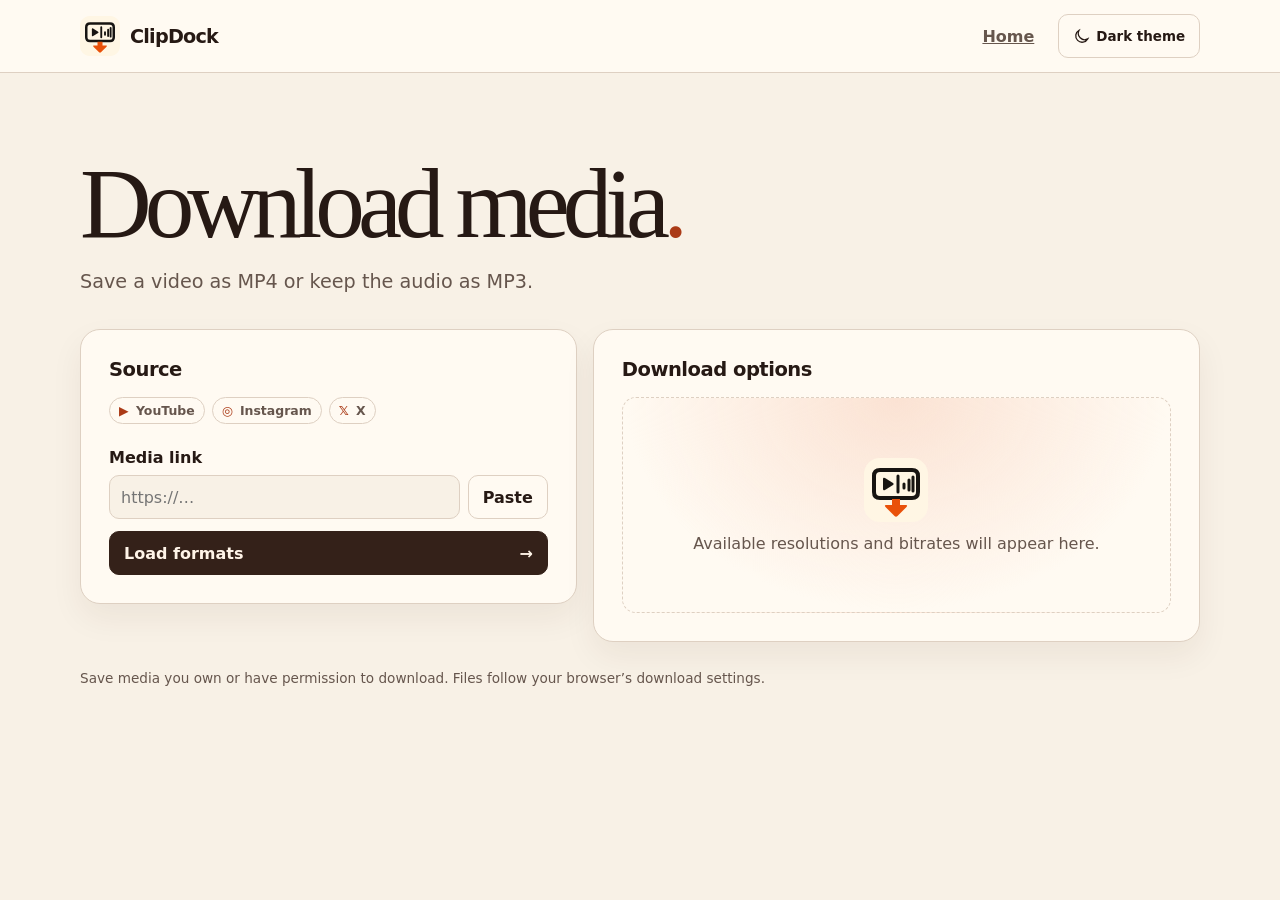
==== app/index.html @ 69787bcd "Restore ClipDock landing page and redesign downloader" ====
<!doctype html>
<html lang="en">
<head>
  <meta charset="utf-8">
  <meta name="viewport" content="width=device-width, initial-scale=1">
  <meta name="description" content="Choose an MP4 resolution or MP3 bitrate and download media with ClipDock.">
  <title>ClipDock — Web app</title>
  <link rel="icon" href="../assets/icon.svg" type="image/svg+xml">
  <link rel="stylesheet" href="style.css">
  <script type="module" src="app.js"></script>
</head>
<body>
  <header class="header">
    <div class="shell top">
      <a class="brand" href="../"><img src="../assets/icon.svg" width="40" height="40" alt="">ClipDock</a>
      <div class="header-actions">
        <a class="home" href="../">Home</a>
        <button id="theme" type="button" class="theme" aria-pressed="false">
          <svg viewBox="0 0 24 24" aria-hidden="true"><path d="M20.8 15.4A9 9 0 0 1 8.6 3.2 9 9 0 1 0 20.8 15.4Z"/></svg>
          Dark theme
        </button>
      </div>
    </div>
  </header>
  <main class="shell">
    <div class="intro">
      <h1>Download media<span>.</span></h1>
      <p>Save a video as MP4 or keep the audio as MP3.</p>
    </div>
    <div class="workspace">
      <section class="card source" aria-labelledby="source-title">
        <h2 id="source-title">Source</h2>
        <ul class="platforms" aria-label="Supported platforms">
          <li><span aria-hidden="true">▶</span> YouTube</li>
          <li><span aria-hidden="true">◎</span> Instagram</li>
          <li><span aria-hidden="true">𝕏</span> X</li>
        </ul>
        <form id="link-form">
          <label for="url">Media link</label>
          <div class="input-row">
            <input type="url" id="url" name="url" placeholder="https://…" maxlength="2000" required autocomplete="off">
            <button type="button" id="paste">Paste</button>
          </div>
          <button type="submit" class="primary load" id="inspect">Load formats <span aria-hidden="true">→</span></button>
        </form>
        <p id="status" role="status" aria-live="polite" hidden></p>
      </section>
      <section class="card output" aria-labelledby="output-title">
        <h2 id="output-title">Download options</h2>
        <div id="empty" class="empty">
          <img src="../assets/icon.svg" width="64" height="64" alt="">
          <p>Available resolutions and bitrates will appear here.</p>
        </div>
        <div id="result" hidden>
          <div class="media">
            <img id="thumbnail" alt="" hidden referrerpolicy="no-referrer">
            <div><h3 id="media-title"></h3><p id="author"></p></div>
          </div>
          <div id="formats"></div>
          <div class="export">
            <span id="selection"></span>
            <button type="button" class="primary" id="save">Download</button>
          </div>
        </div>
      </section>
    </div>
    <footer><p>Save media you own or have permission to download. Files follow your browser’s download settings.</p></footer>
  </main>
</body>
</html>
---- app/style.css ----
:root {
  color-scheme: light;
  --base: #f8f1e6; --panel: #fffaf2; --text: #261914; --muted: #66564d;
  --line: #ded0c2; --orange: #ab3b17; --action: #342119; --action-text: #fff4e8;
  --selected: #fbe2d3; --shadow: #45211010;
  font-family: system-ui, sans-serif;
}
:root[data-theme="dark"] {
  color-scheme: dark;
  --base: #191412; --panel: #241b17; --text: #fff1df; --muted: #d1bbae;
  --line: #544137; --orange: #ff9b70; --action: #ffc1a2; --action-text: #30180d;
  --selected: #513122; --shadow: #0003;
}
* { box-sizing: border-box; }
body { margin: 0; min-height: 100vh; color: var(--text); background: var(--base); }
[hidden] { display: none !important; }
.shell { width: min(1120px, calc(100% - 40px)); margin-inline: auto; }
.header { border-bottom: 1px solid var(--line); background: var(--panel); }
.top, .brand, .header-actions { display: flex; align-items: center; }
.top { min-height: 72px; justify-content: space-between; gap: 12px; }
.brand { gap: 10px; color: inherit; text-decoration: none; font-size: 1.2rem; font-weight: 800; letter-spacing: -.04em; }
.header-actions { gap: clamp(8px, 3vw, 24px); }
.home { color: var(--muted); font-weight: 650; }
button { min-height: 44px; font: inherit; font-weight: 700; cursor: pointer; color: inherit; background: var(--panel); border: 1px solid var(--line); border-radius: 10px; padding: 9px 14px; }
button:hover:not(:disabled) { box-shadow: inset 0 0 0 1px currentColor; }
button:disabled { cursor: wait; opacity: .62; }
:focus-visible { outline: 2px solid var(--orange); outline-offset: 3px; }
.theme { display: inline-flex; align-items: center; gap: 6px; font-size: .84rem; }
.theme svg { width: 17px; fill: none; stroke: currentColor; stroke-width: 1.8; }
.theme[aria-pressed="true"] { background: var(--selected); }
.intro { margin-block: clamp(32px, 7vw, 82px) 32px; }
h1 { font-family: Georgia, serif; font-size: clamp(2.7rem, 8vw, 6.2rem); font-weight: 400; line-height: .98; letter-spacing: -.07em; margin: 0; }
h1 span { color: var(--orange); }
.intro p { color: var(--muted); font-size: clamp(1rem, 2vw, 1.2rem); line-height: 1.5; margin: 16px 0 0; }
.workspace { display: grid; grid-template-columns: minmax(0, .9fr) minmax(0, 1.1fr); gap: 16px; align-items: start; }
.card { min-width: 0; border: 1px solid var(--line); border-radius: 20px; background: var(--panel); box-shadow: 0 14px 32px var(--shadow); padding: clamp(16px, 3vw, 28px); }
h2 { font-size: 1.22rem; margin: 0 0 16px; letter-spacing: -.025em; }
.platforms { display: flex; flex-wrap: wrap; gap: 7px; padding: 0; margin: 0 0 24px; list-style: none; }
.platforms li { border: 1px solid var(--line); border-radius: 100px; padding: 5px 9px; color: var(--muted); font-size: .78rem; font-weight: 650; }
.platforms span { color: var(--orange); margin-right: 3px; }
label, legend { font-weight: 750; }
.input-row { display: flex; gap: 8px; margin-block: 8px 12px; }
input[type="url"] { min-width: 0; width: 100%; flex: 1; color: inherit; background: var(--base); border: 1px solid var(--line); border-radius: 10px; padding: 11px; font: inherit; }
.primary { background: var(--action); border-color: var(--action); color: var(--action-text); }
.load { width: 100%; display: flex; align-items: center; justify-content: space-between; }
#status { margin: 15px 0 0; padding: 10px 12px; border-radius: 10px; background: var(--base); line-height: 1.45; font-size: .9rem; }
#status[data-error] { color: var(--orange); }
.empty { min-height: 216px; border: 1px dashed var(--line); border-radius: 14px; display: grid; align-content: center; justify-items: center; gap: 12px; text-align: center; padding: 22px; background: radial-gradient(ellipse at top, var(--selected), transparent 70%); }
.empty p { color: var(--muted); margin: 0; }
.media { display: flex; align-items: center; gap: 12px; padding-block: 12px; border-top: 1px solid var(--line); }
.media h3 { margin: 0; font-size: 1rem; overflow-wrap: anywhere; }
#thumbnail { width: min(28%, 130px); aspect-ratio: 16/9; object-fit: cover; border-radius: 8px; }
#author { margin: 5px 0 0; color: var(--muted); }
fieldset { border: 0; margin: 14px 0; padding: 0; min-width: 0; }
legend { margin-bottom: 8px; font-size: .85rem; }
.choices { display: flex; gap: 6px; flex-wrap: wrap; }
.choice { position: relative; display: flex; align-items: center; min-height: 38px; padding: 6px 10px; border: 1px solid var(--line); border-radius: 8px; cursor: pointer; font-size: .84rem; }
.choice:has(:checked) { background: var(--selected); border-color: var(--orange); color: var(--orange); }
.choice:has(:focus-visible) { outline: 2px solid var(--orange); outline-offset: 2px; }
.choice input { position: absolute; width: 1px; height: 1px; opacity: 0; }
.export { display: flex; justify-content: flex-end; gap: 12px; align-items: center; border-top: 1px solid var(--line); padding-top: 15px; margin-top: 18px; }
#selection { color: var(--muted); font-size: .85rem; font-weight: 700; }
footer { color: var(--muted); font-size: .85rem; line-height: 1.55; padding-block: 12px 28px; }
@media (max-width: 720px) {
  .workspace { grid-template-columns: 1fr; }
  .shell { width: calc(100% - 32px); }
  .empty { min-height: 148px; }
}
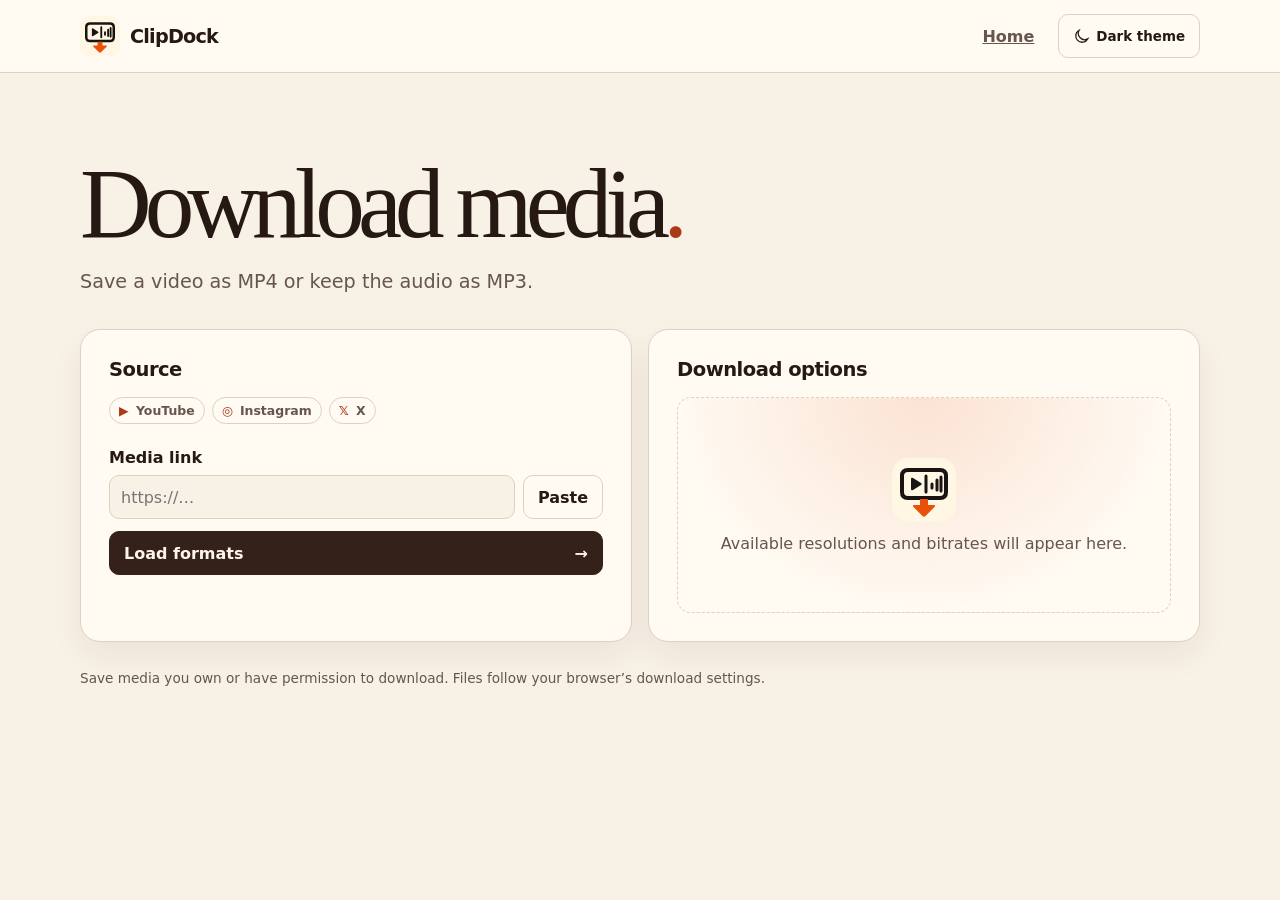
==== commit 31db59ea: "Align ClipDock downloader cards" ====
--- a/app/index.html
+++ b/app/index.html
@@ -6,7 +6,7 @@
   <meta name="description" content="Choose an MP4 resolution or MP3 bitrate and download media with ClipDock.">
   <title>ClipDock — Web app</title>
   <link rel="icon" href="../assets/icon.svg" type="image/svg+xml">
-  <link rel="stylesheet" href="style.css">
+  <link rel="stylesheet" href="style.css?v=2">
   <script type="module" src="app.js"></script>
 </head>
 <body>
--- a/app/style.css
+++ b/app/style.css
@@ -32,7 +32,7 @@
 h1 { font-family: Georgia, serif; font-size: clamp(2.7rem, 8vw, 6.2rem); font-weight: 400; line-height: .98; letter-spacing: -.07em; margin: 0; }
 h1 span { color: var(--orange); }
 .intro p { color: var(--muted); font-size: clamp(1rem, 2vw, 1.2rem); line-height: 1.5; margin: 16px 0 0; }
-.workspace { display: grid; grid-template-columns: minmax(0, .9fr) minmax(0, 1.1fr); gap: 16px; align-items: start; }
+.workspace { display: grid; grid-template-columns: repeat(2, minmax(0, 1fr)); gap: 16px; align-items: stretch; }
 .card { min-width: 0; border: 1px solid var(--line); border-radius: 20px; background: var(--panel); box-shadow: 0 14px 32px var(--shadow); padding: clamp(16px, 3vw, 28px); }
 h2 { font-size: 1.22rem; margin: 0 0 16px; letter-spacing: -.025em; }
 .platforms { display: flex; flex-wrap: wrap; gap: 7px; padding: 0; margin: 0 0 24px; list-style: none; }
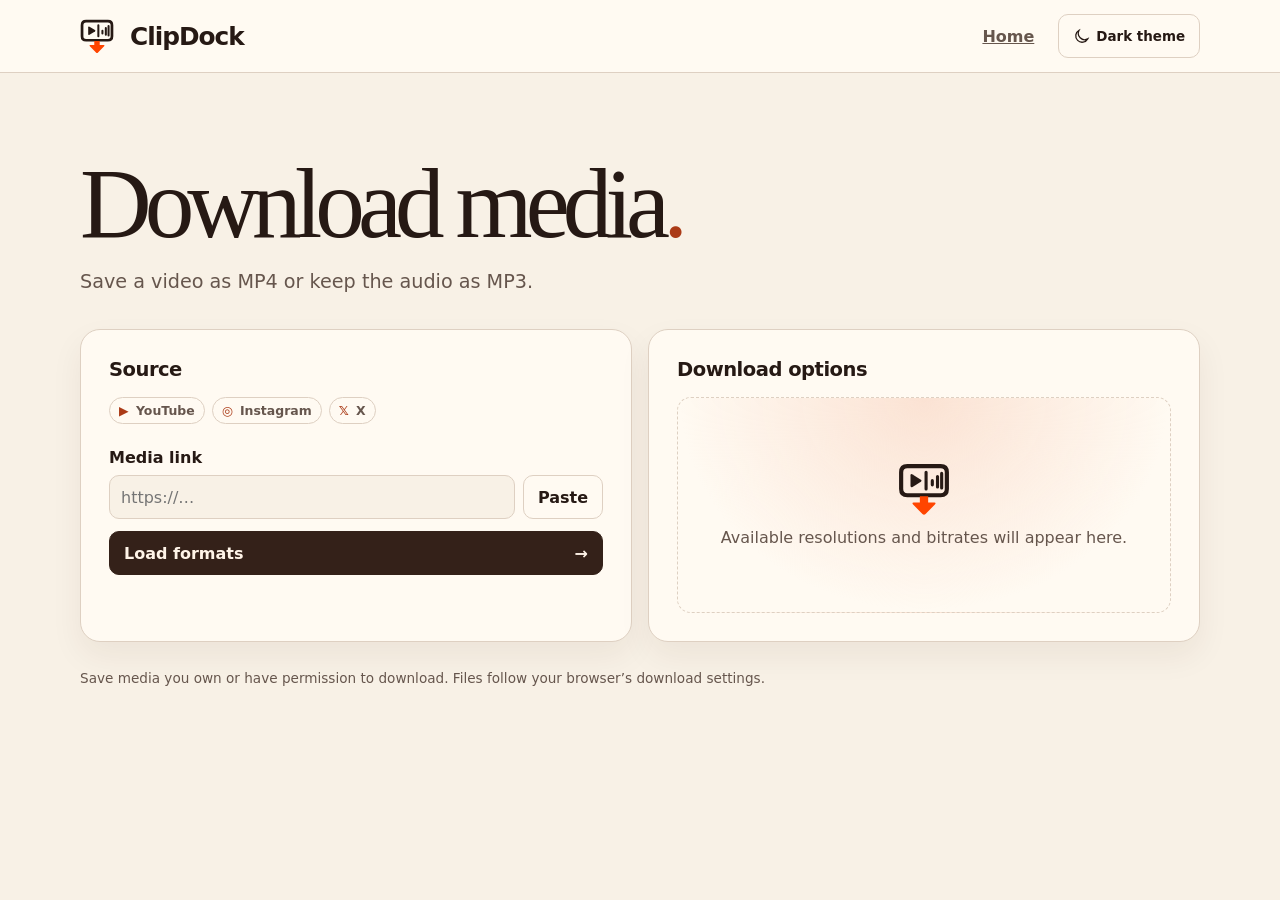
==== commit 9ba9c866: "Match ClipDock web branding to Android header" ====
--- a/app/index.html
+++ b/app/index.html
@@ -5,14 +5,14 @@
   <meta name="viewport" content="width=device-width, initial-scale=1">
   <meta name="description" content="Choose an MP4 resolution or MP3 bitrate and download media with ClipDock.">
   <title>ClipDock — Web app</title>
-  <link rel="icon" href="../assets/icon.svg" type="image/svg+xml">
-  <link rel="stylesheet" href="style.css?v=2">
+  <link rel="icon" href="../assets/mark.svg" type="image/svg+xml">
+  <link rel="stylesheet" href="style.css?v=3">
   <script type="module" src="app.js"></script>
 </head>
 <body>
   <header class="header">
     <div class="shell top">
-      <a class="brand" href="../"><img src="../assets/icon.svg" width="40" height="40" alt="">ClipDock</a>
+      <a class="brand" href="../"><svg class="brand-mark" viewBox="7 9 50 51" width="34" height="35" aria-hidden="true"><use href="../assets/mark.svg#mark"/></svg>ClipDock</a>
       <div class="header-actions">
         <a class="home" href="../">Home</a>
         <button id="theme" type="button" class="theme" aria-pressed="false">
@@ -48,7 +48,7 @@
       <section class="card output" aria-labelledby="output-title">
         <h2 id="output-title">Download options</h2>
         <div id="empty" class="empty">
-          <img src="../assets/icon.svg" width="64" height="64" alt="">
+          <svg class="brand-mark" viewBox="7 9 50 51" width="52" height="53" aria-hidden="true"><use href="../assets/mark.svg#mark"/></svg>
           <p>Available resolutions and bitrates will appear here.</p>
         </div>
         <div id="result" hidden>
--- a/app/style.css
+++ b/app/style.css
@@ -18,7 +18,7 @@
 .header { border-bottom: 1px solid var(--line); background: var(--panel); }
 .top, .brand, .header-actions { display: flex; align-items: center; }
 .top { min-height: 72px; justify-content: space-between; gap: 12px; }
-.brand { gap: 10px; color: inherit; text-decoration: none; font-size: 1.2rem; font-weight: 800; letter-spacing: -.04em; }
+.brand { gap: 16px; color: inherit; text-decoration: none; font-size: 1.55rem; font-weight: 800; letter-spacing: -.04em; }
 .header-actions { gap: clamp(8px, 3vw, 24px); }
 .home { color: var(--muted); font-weight: 650; }
 button { min-height: 44px; font: inherit; font-weight: 700; cursor: pointer; color: inherit; background: var(--panel); border: 1px solid var(--line); border-radius: 10px; padding: 9px 14px; }
@@ -66,3 +66,5 @@
   .shell { width: calc(100% - 32px); }
   .empty { min-height: 148px; }
 }
+
+.brand-mark { flex: none; }
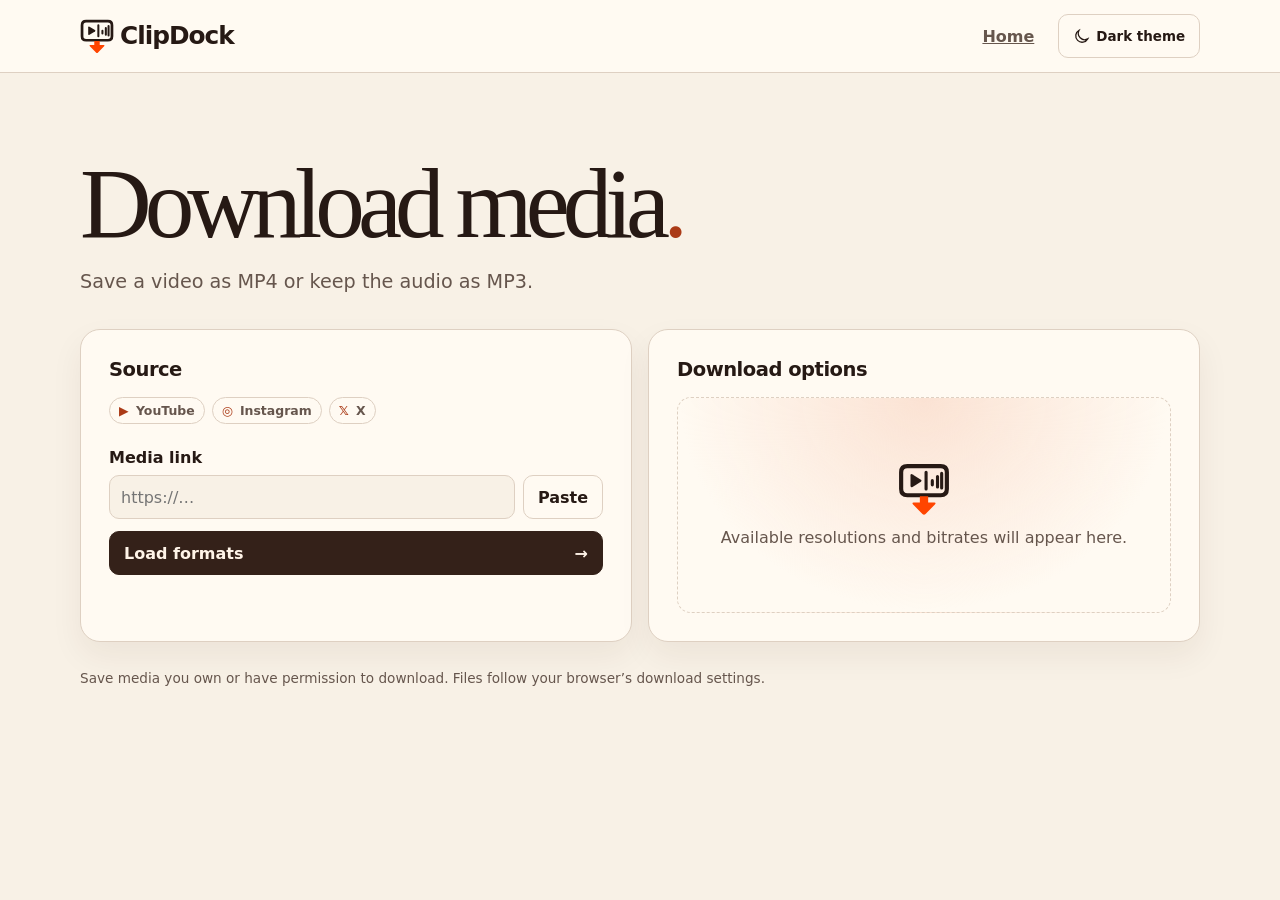
==== commit 97690dfd: "Place ClipDock wordmark directly beside icon" ====
--- a/app/index.html
+++ b/app/index.html
@@ -6,7 +6,7 @@
   <meta name="description" content="Choose an MP4 resolution or MP3 bitrate and download media with ClipDock.">
   <title>ClipDock — Web app</title>
   <link rel="icon" href="../assets/mark.svg" type="image/svg+xml">
-  <link rel="stylesheet" href="style.css?v=3">
+  <link rel="stylesheet" href="style.css?v=5">
   <script type="module" src="app.js"></script>
 </head>
 <body>
--- a/app/style.css
+++ b/app/style.css
@@ -18,7 +18,7 @@
 .header { border-bottom: 1px solid var(--line); background: var(--panel); }
 .top, .brand, .header-actions { display: flex; align-items: center; }
 .top { min-height: 72px; justify-content: space-between; gap: 12px; }
-.brand { gap: 16px; color: inherit; text-decoration: none; font-size: 1.55rem; font-weight: 800; letter-spacing: -.04em; }
+.brand { gap: 6px; line-height: 1; color: inherit; text-decoration: none; font-size: 1.55rem; font-weight: 800; letter-spacing: -.04em; }
 .header-actions { gap: clamp(8px, 3vw, 24px); }
 .home { color: var(--muted); font-weight: 650; }
 button { min-height: 44px; font: inherit; font-weight: 700; cursor: pointer; color: inherit; background: var(--panel); border: 1px solid var(--line); border-radius: 10px; padding: 9px 14px; }
@@ -68,3 +68,8 @@
 }
 
 .brand-mark { flex: none; }
+@media (max-width: 400px) {
+  .brand { font-size: 1.15rem; }
+  .brand > svg { width: 26px; height: 27px; }
+  .theme { padding-inline: 8px; }
+}
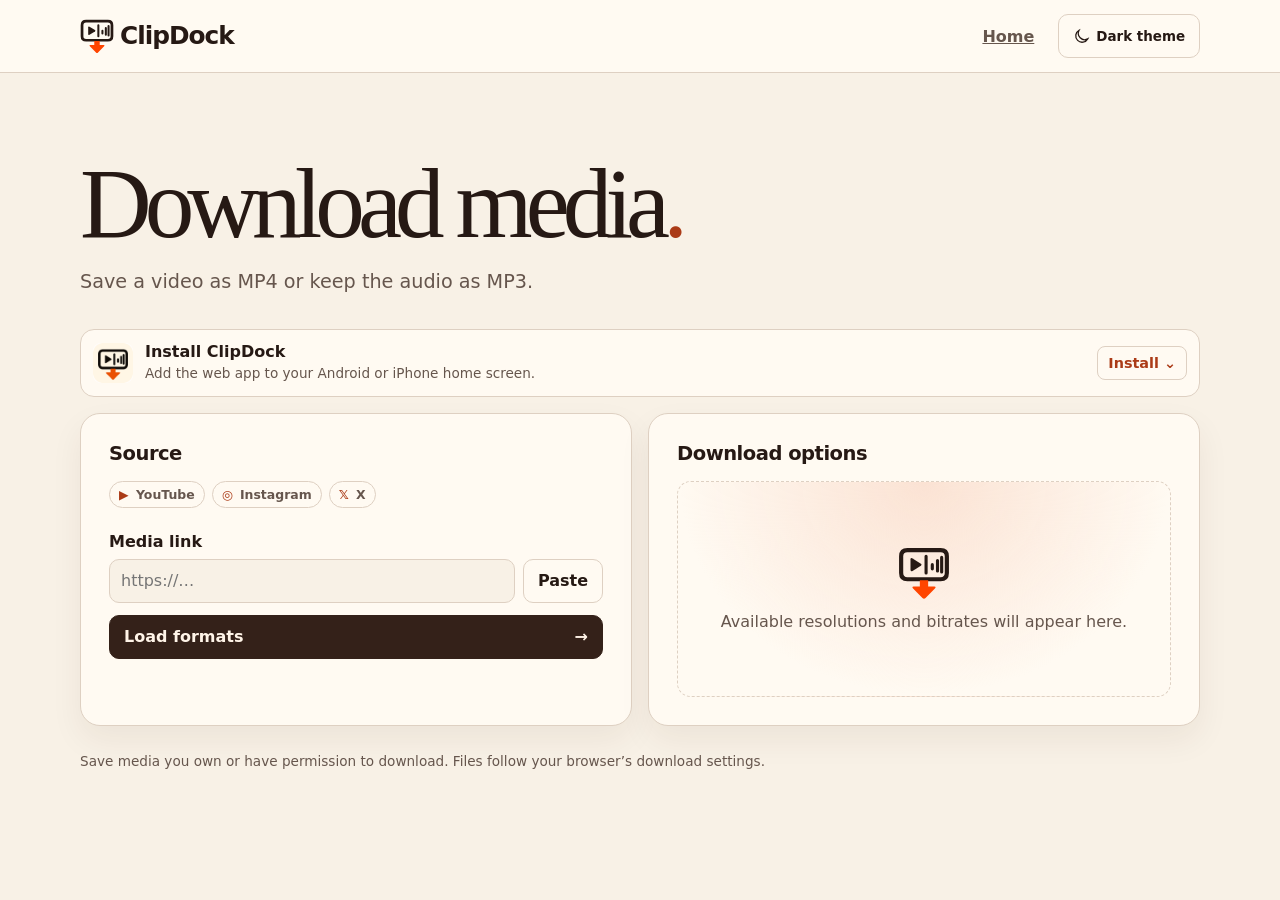
==== commit b46b102f: "Add ClipDock home-screen installation banner" ====
--- a/app/index.html
+++ b/app/index.html
@@ -6,7 +6,11 @@
   <meta name="description" content="Choose an MP4 resolution or MP3 bitrate and download media with ClipDock.">
   <title>ClipDock — Web app</title>
   <link rel="icon" href="../assets/mark.svg" type="image/svg+xml">
-  <link rel="stylesheet" href="style.css?v=5">
+  <link rel="manifest" href="manifest.webmanifest">
+  <link rel="apple-touch-icon" href="../assets/install-180.png">
+  <meta name="theme-color" content="#f8f1e6">
+  <link rel="stylesheet" href="style.css?v=6">
+  <script src="install.js" defer></script>
   <script type="module" src="app.js"></script>
 </head>
 <body>
@@ -27,6 +31,22 @@
       <h1>Download media<span>.</span></h1>
       <p>Save a video as MP4 or keep the audio as MP3.</p>
     </div>
+    <section class="install-banner" id="install-banner" aria-labelledby="install-title">
+      <details id="install-details">
+        <summary>
+          <img src="../assets/install-192.png" width="40" height="40" alt="">
+          <span class="install-copy">
+            <strong id="install-title">Install ClipDock</strong>
+            <span>Add the web app to your Android or iPhone home screen.</span>
+          </span>
+          <span class="install-action">Install <span aria-hidden="true">⌄</span></span>
+        </summary>
+        <div class="install-guide">
+          <p><strong>Android</strong> Open ClipDock in Chrome, then use the browser menu and choose <b>Add to home screen</b> or <b>Install app</b>.</p>
+          <p><strong>iPhone or iPad</strong> Open ClipDock in Safari, tap <b>Share</b>, then <b>Add to Home Screen</b>. Turn on <b>Open as Web App</b> if shown, then tap <b>Add</b>.</p>
+        </div>
+      </details>
+    </section>
     <div class="workspace">
       <section class="card source" aria-labelledby="source-title">
         <h2 id="source-title">Source</h2>
--- a/app/style.css
+++ b/app/style.css
@@ -73,3 +73,36 @@
   .brand > svg { width: 26px; height: 27px; }
   .theme { padding-inline: 8px; }
 }
+
+.install-banner {
+  margin-bottom: 16px;
+  background: var(--panel);
+  border: 1px solid var(--line);
+  border-radius: 14px;
+}
+.install-banner summary {
+  display: flex;
+  align-items: center;
+  gap: 12px;
+  list-style: none;
+  cursor: pointer;
+  padding: 12px;
+}
+.install-banner summary::-webkit-details-marker { display: none; }
+.install-banner img { flex: none; border-radius: 8px; }
+.install-copy { flex: 1; display: grid; gap: 3px; }
+.install-copy > span, .install-guide { color: var(--muted); font-size: .85rem; line-height: 1.45; }
+.install-action {
+  flex: none;
+  padding: 8px 10px;
+  color: var(--orange);
+  border: 1px solid var(--line);
+  border-radius: 8px;
+  font-weight: 700;
+  font-size: .9rem;
+}
+.install-guide { border-top: 1px solid var(--line); padding: 0 16px; }
+.install-guide strong { color: var(--text); }
+@media (display-mode: standalone) {
+  .install-banner { display: none; }
+}
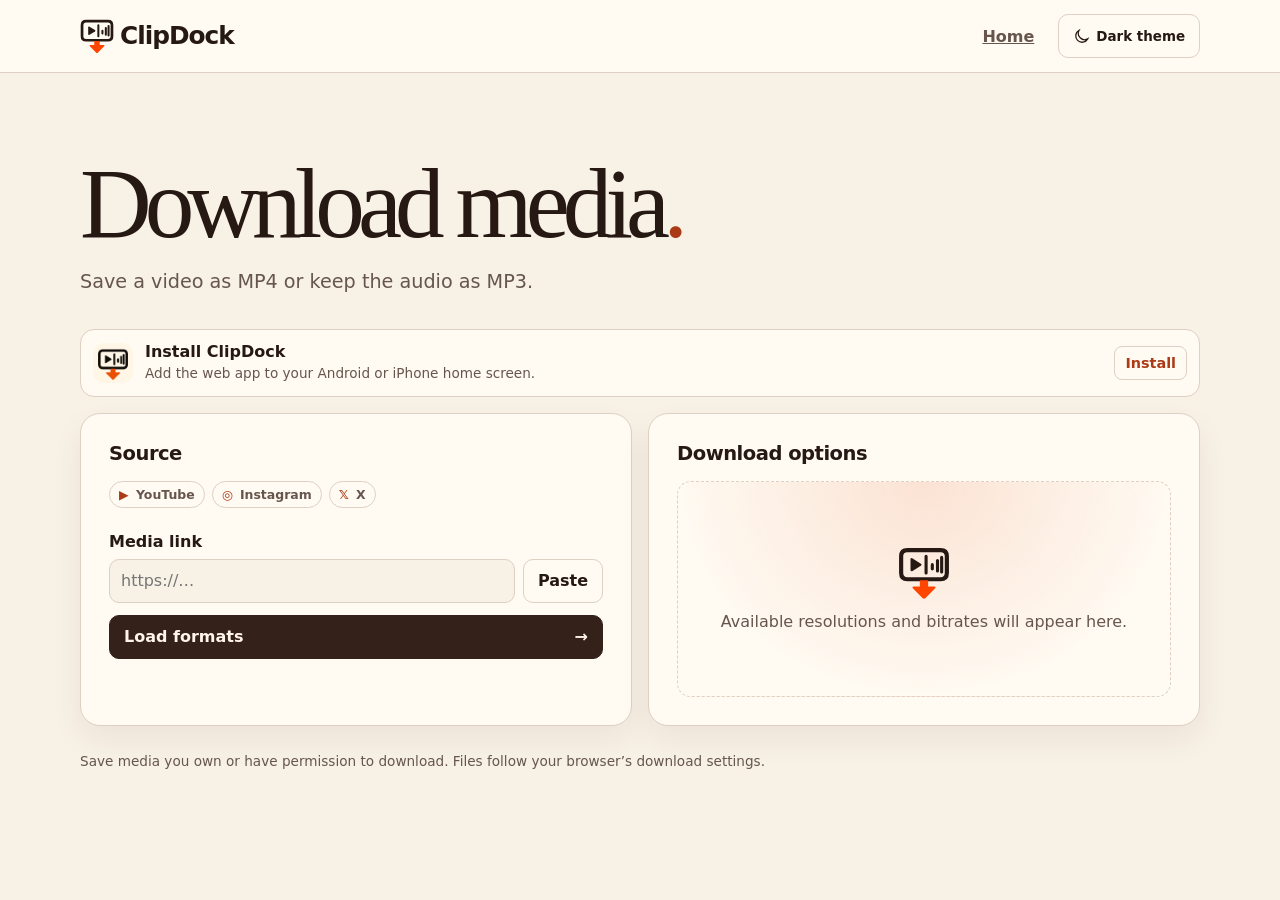
==== commit 0966846c: "Remove chevron from ClipDock install button" ====
--- a/app/index.html
+++ b/app/index.html
@@ -39,7 +39,7 @@
             <strong id="install-title">Install ClipDock</strong>
             <span>Add the web app to your Android or iPhone home screen.</span>
           </span>
-          <span class="install-action">Install <span aria-hidden="true">⌄</span></span>
+          <span class="install-action">Install</span>
         </summary>
         <div class="install-guide">
           <p><strong>Android</strong> Open ClipDock in Chrome, then use the browser menu and choose <b>Add to home screen</b> or <b>Install app</b>.</p>
